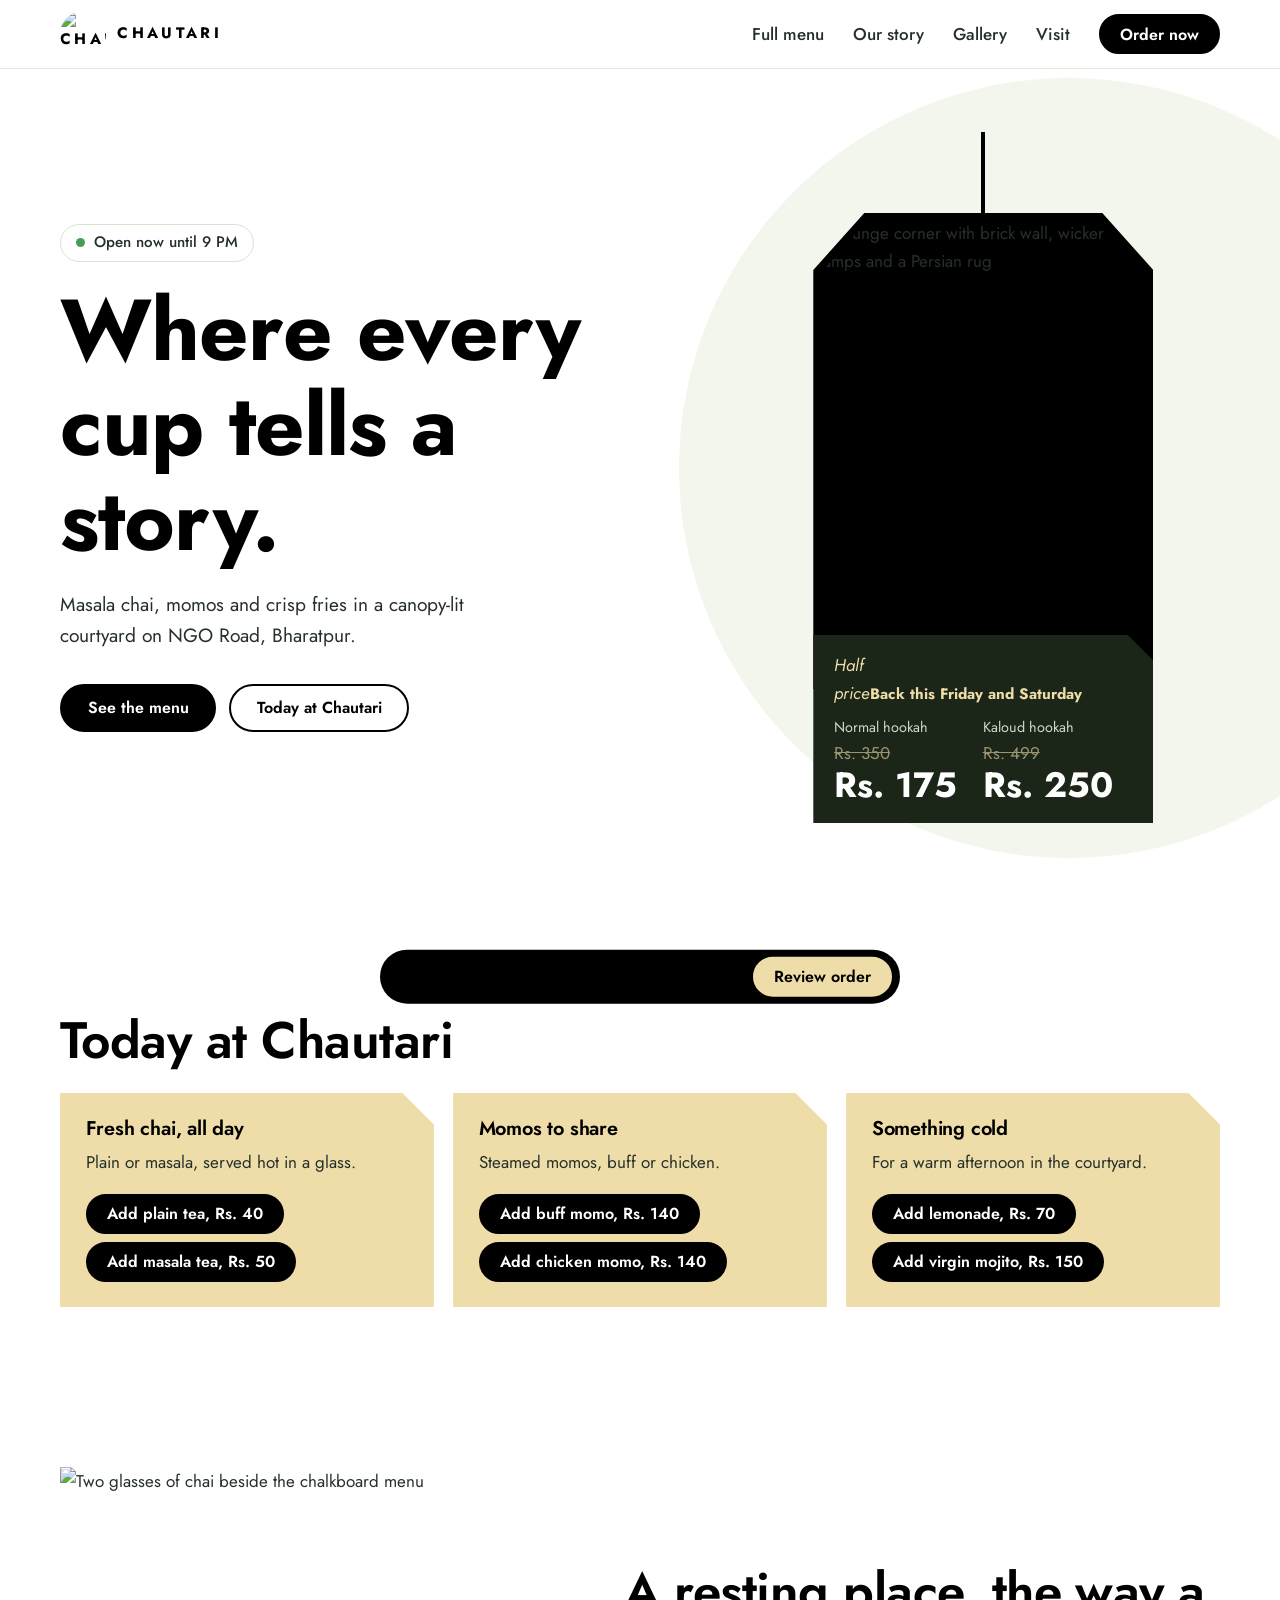
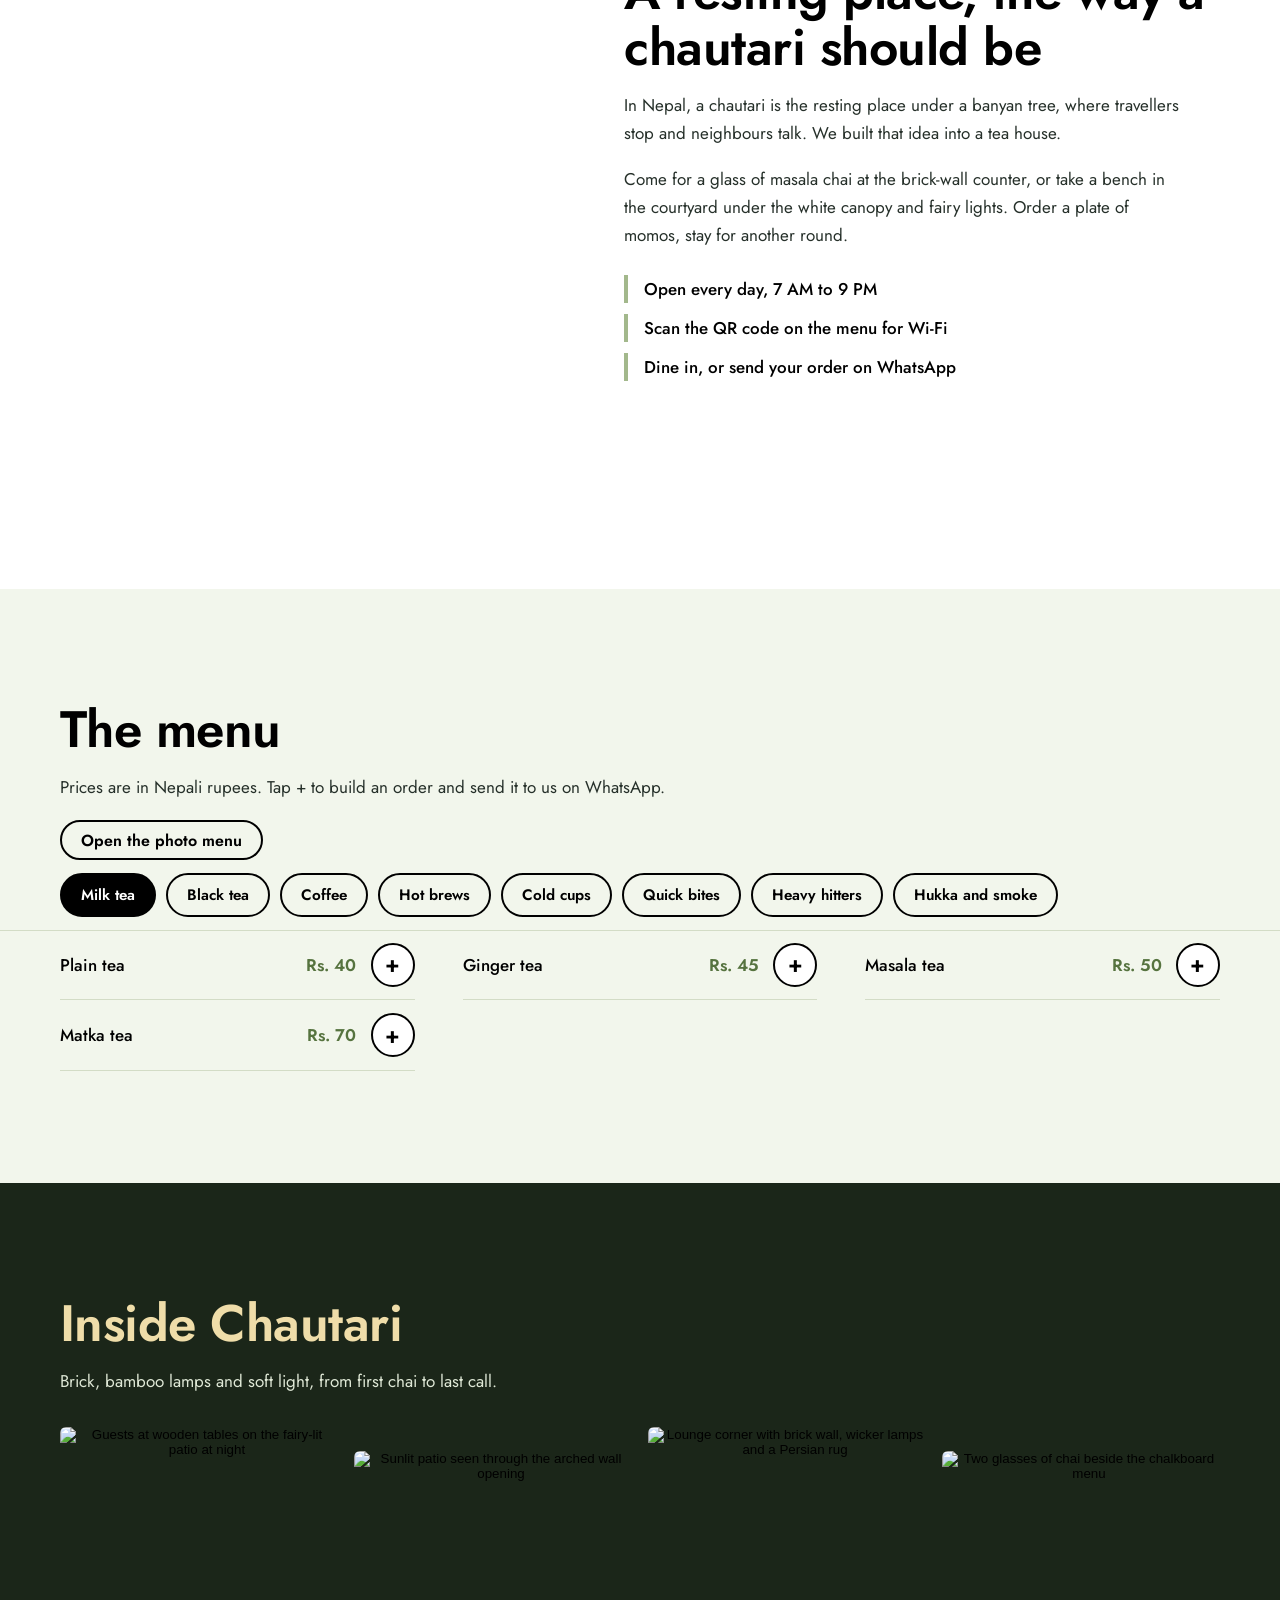
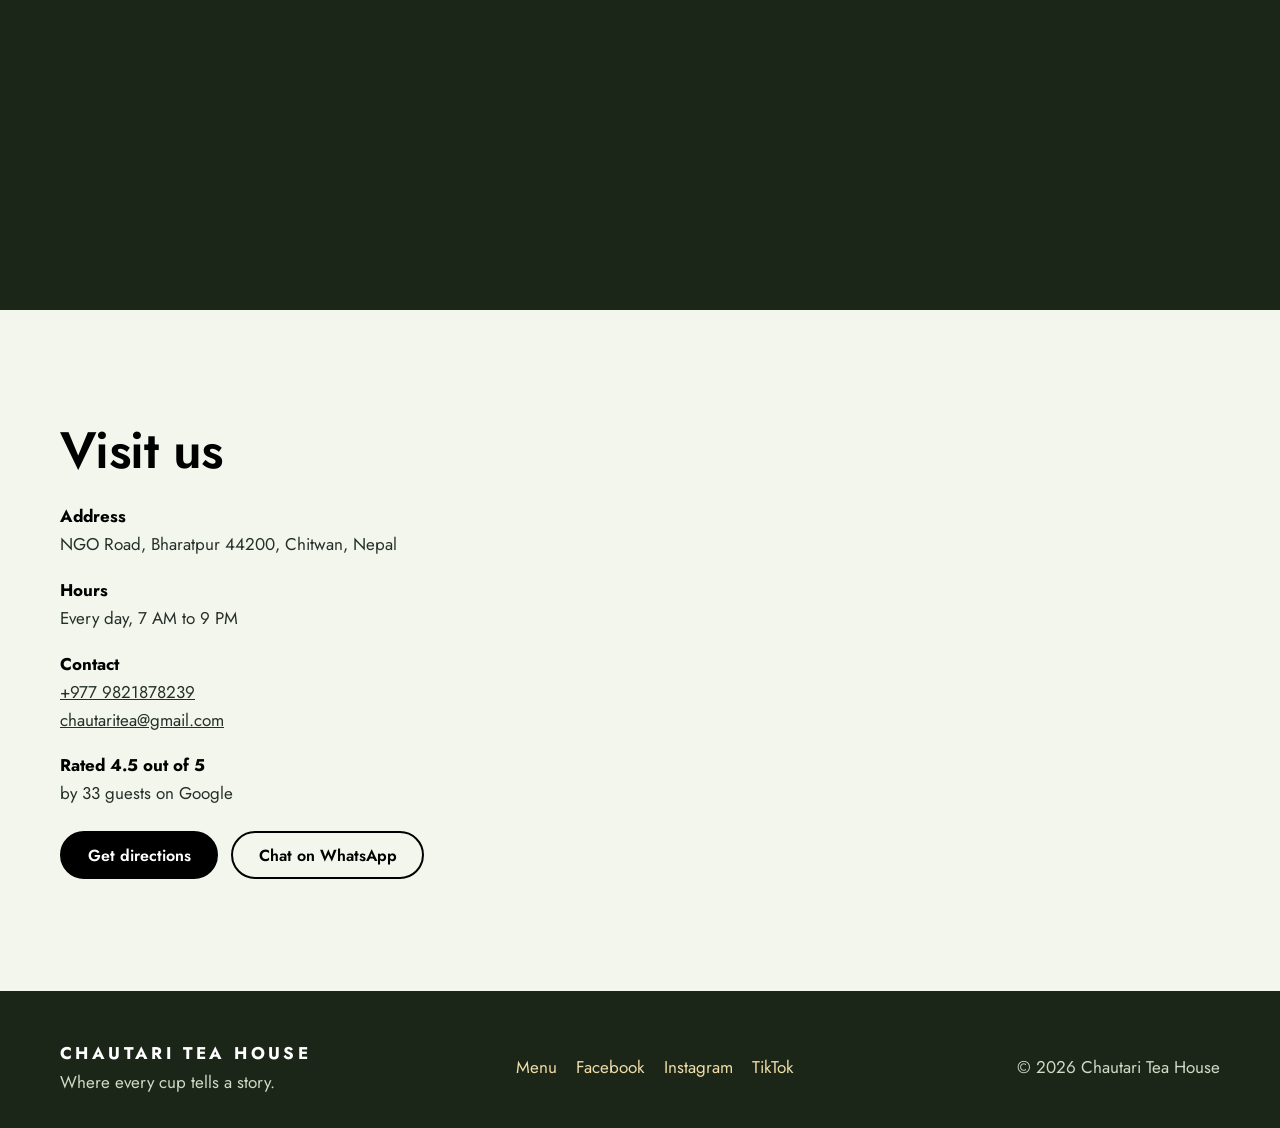
==== index.html @ 8418f86f "Add files via upload" ====
<!doctype html>
<html lang="en">
<head>
<meta charset="utf-8">
<meta name="viewport" content="width=device-width,initial-scale=1,viewport-fit=cover">
<title>Chautari Tea House | Bharatpur, Chitwan</title>
<meta name="description" content="Masala chai, momos and a calm courtyard on NGO Road, Bharatpur. Open daily 7 AM to 9 PM.">
<meta name="theme-color" content="#A3B88C">
<meta property="og:title" content="Chautari Tea House | Bharatpur, Chitwan">
<meta property="og:description" content="Where every cup tells a story. Tea, momos and fries on NGO Road, Bharatpur.">
<meta property="og:image" content="https://www.chautariteahouse.com.np/images/IMG_1399.jpg">
<link rel="icon" href="images/logo.JPG">
<link rel="preconnect" href="https://fonts.googleapis.com"><link rel="preconnect" href="https://fonts.gstatic.com" crossorigin>
<link href="https://fonts.googleapis.com/css2?family=Jost:wght@400;500;600;700&display=swap" rel="stylesheet">
<script type="application/ld+json">{"@context":"https://schema.org","@type":"CafeOrCoffeeShop","name":"Chautari Tea House","url":"https://www.chautariteahouse.com.np","telephone":"+9779821878239","image":"https://www.chautariteahouse.com.np/images/IMG_1399.jpg","address":{"@type":"PostalAddress","streetAddress":"NGO Road","addressLocality":"Bharatpur","addressRegion":"Chitwan","postalCode":"44200","addressCountry":"NP"},"openingHours":"Mo-Su 07:00-21:00"}</script>
<link rel="stylesheet" href="style.css">
</head>
<body id="top">
<header class="nav"><div class="wrap">
<a class="brand" href="#top"><img src="images/logo.JPG" alt="Chautari Tea House logo" width="46" height="46"><span>Chautari</span></a>
<nav id="links"><a href="menu.html">Full menu</a><a href="#story">Our story</a><a href="#gallery">Gallery</a><a href="#visit">Visit</a><a class="btn sm" href="#menu">Order now</a></nav>
<a class="btn sm navmenu" href="menu.html">Menu</a>
<button id="burger" aria-label="Open navigation" aria-expanded="false"><i></i><i></i><i></i></button>
</div></header>

<main>
<section class="hero"><div class="wrap">
<div>
<div class="status" id="status"><i></i><span>Open daily 7 AM to 9 PM</span></div>
<h1>Where every cup tells a story.</h1>
<p class="lead">Masala chai, momos and crisp fries in a canopy-lit courtyard on NGO Road, Bharatpur.</p>
<div class="cta"><a class="btn" href="#menu">See the menu</a><a class="btn ghost" href="#today">Today at Chautari</a></div>
</div>
<div class="tagwrap"><div class="tag"><img src="images/IMG_1399.jpg" alt="Lounge corner with brick wall, wicker lamps and a Persian rug" fetchpriority="high"></div><a class="deal" href="#menu" id="deal"><i class="off" aria-hidden="true">Half<br>price</i><span class="dk" id="dk">Hookah offer, every Friday and Saturday</span><div class="dp"><div><small>Normal hookah</small><s>Rs. 350</s><b>Rs. 175</b></div><div><small>Kaloud hookah</small><s>Rs. 499</s><b>Rs. 250</b></div></div></a></div>
</div></section>

<section class="today" id="today"><div class="wrap">
<h2>Today at Chautari</h2>
<div class="note" id="note" hidden></div>
<div class="tcards" id="tcards"></div>
</div></section>

<section class="story" id="story"><div class="wrap">
<img class="cut" src="images/IMG_0792.jpg" alt="Two glasses of chai beside the chalkboard menu" loading="lazy">
<div>
<h2>A resting place, the way a chautari should be</h2>
<p>In Nepal, a chautari is the resting place under a banyan tree, where travellers stop and neighbours talk. We built that idea into a tea house.</p>
<p>Come for a glass of masala chai at the brick-wall counter, or take a bench in the courtyard under the white canopy and fairy lights. Order a plate of momos, stay for another round.</p>
<ul class="facts"><li>Open every day, 7 AM to 9 PM</li><li>Scan the QR code on the menu for Wi-Fi</li><li>Dine in, or send your order on WhatsApp</li></ul>
</div></div></section>

<section class="menu" id="menu"><div class="wrap">
<h2>The menu</h2>
<p>Prices are in Nepali rupees. Tap + to build an order and send it to us on WhatsApp.</p>
<div class="cta" style="margin-top:1.2rem"><a class="btn ghost sm" href="menu.html">Open the photo menu</a></div>
<div class="tabs" id="tabs" role="tablist"></div>
<div class="note" id="hknote" hidden></div>
<div class="list" id="list"></div>
</div></section>

<section class="gallery" id="gallery"><div class="wrap">
<h2>Inside Chautari</h2>
<p>Brick, bamboo lamps and soft light, from first chai to last call.</p>
<div class="gal">
<button class="g"><img src="images/IMG_1400.jpg" alt="Guests at wooden tables on the fairy-lit patio at night" loading="lazy"></button>
<button class="g"><img src="images/IMG_0793.jpg" alt="Sunlit patio seen through the arched wall opening" loading="lazy"></button>
<button class="g"><img src="images/IMG_1399.jpg" alt="Lounge corner with brick wall, wicker lamps and a Persian rug" loading="lazy"></button>
<button class="g"><img src="images/IMG_0792.jpg" alt="Two glasses of chai beside the chalkboard menu" loading="lazy"></button>
</div></div></section>


<section class="visit" id="visit"><div class="wrap">
<div>
<h2>Visit us</h2>
<div class="info">
<div><b>Address</b>NGO Road, Bharatpur 44200, Chitwan, Nepal</div>
<div><b>Hours</b>Every day, 7 AM to 9 PM</div>
<div><b>Contact</b><a href="tel:+9779821878239">+977 9821878239</a><br><a href="mailto:chautaritea@gmail.com">chautaritea@gmail.com</a></div>
<div><b>Rated 4.5 out of 5</b>by 33 guests on Google</div>
</div>
<div class="cta"><a class="btn" target="_blank" rel="noopener" href="https://maps.google.com/?q=Chautari+Tea+House,+NGO+Road,+Bharatpur,+Chitwan,+Nepal">Get directions</a><a class="btn ghost" target="_blank" rel="noopener" href="https://wa.me/9779821878239">Chat on WhatsApp</a></div>
</div>
<div class="map"><iframe title="Map to Chautari Tea House" loading="lazy" referrerpolicy="no-referrer-when-downgrade" src="https://www.google.com/maps?q=Chautari+Tea+House,+NGO+Road,+Bharatpur,+Chitwan,+Nepal&output=embed"></iframe></div>
</div></section>
</main>

<footer><div class="wrap">
<div><b style="color:#fff;letter-spacing:.2em;text-transform:uppercase">Chautari Tea House</b><br>Where every cup tells a story.</div>
<div><a href="menu.html">Menu</a><a href="https://www.facebook.com/chautariteahouse" target="_blank" rel="noopener">Facebook</a><a href="https://www.instagram.com/chautariteahouse/" target="_blank" rel="noopener">Instagram</a><a href="https://www.tiktok.com/@chautariteahouse" target="_blank" rel="noopener">TikTok</a></div>
<div>&copy; 2026 Chautari Tea House</div>
</div></footer>

<div class="bar" id="bar"><span id="bt"></span><button class="btn sm" id="bo">Review order</button></div>
<dialog id="sheet"><h3 style="margin-bottom:.5rem">Your order</h3><div id="lines"></div><div style="display:grid;gap:.8rem;margin-top:1rem">
<div class="mode"><label><input type="radio" name="mode" value="Dine-in" checked> Dine-in</label><label><input type="radio" name="mode" value="Pickup"> Pickup</label></div>
<label>Your name<input id="on" autocomplete="name"></label>
<label><span id="tl">Table number (optional)</span><input id="tn"></label>
<label>Note (optional)<input id="nt" placeholder="Less sugar, no onion"></label>
</div>
<div class="tot"><span>Total</span><span id="sum"></span></div>
<button class="btn" id="send" style="width:100%">Send order on WhatsApp</button><button class="btn ghost" id="cl" style="width:100%;margin-top:.6rem">Keep browsing</button></dialog>
<dialog id="lb"><img alt=""></dialog>

<script>
const $=s=>document.querySelector(s),WA='9779821878239',R=n=>'Rs. '+(Number.isInteger(n)?n:n.toFixed(2));
const M={"Milk tea":[["Plain tea",40],["Ginger tea",45],["Masala tea",50],["Matka tea",70]],"Black tea":[["Plain tea",30],["Ginger tea",35],["Lemon tea",40],["Masala tea",40],["Ginger lemon tea",45]],"Coffee":[["Black coffee",70],["Milk coffee",90],["Iced black coffee",120],["Iced coffee",150]],"Hot brews":[["Green tea",60],["Chamomile tea",80],["Peach tea",80],["Jasmine tea",80],["Hibiscus tea",80],["Hot lemon with honey",120]],"Cold cups":[["Lemonade",70],["Cold lemon",100],["Plain lassi",100],["Iced peach tea",150],["Virgin mojito",150]],"Quick bites":[["Cookies",100],["Veg pakoda",100],["Noodle sadeko",110],["Cheese fries",150],["PeriPeri fries",150],["Spicy spiral fries",150]],"Heavy hitters":[["Aalu chop",120],["Peanuts sadeko",130],["Buff momo",140],["Chicken momo",140],["Fried sausages",200]],"Hukka and smoke":[["Shikar Ice",25],["Surya",30],["Additional coal normal",50],["Additional coal Kaloud",80],["Normal hukka",350],["Kaloud hukka",499]]};
// Hookah offer every Friday and Saturday (Nepal time): Normal Rs. 175, Kaloud Rs. 250
const FRI=['Fri','Sat'].includes(new Intl.DateTimeFormat('en-US',{timeZone:'Asia/Kathmandu',weekday:'short'}).format(new Date())),HK=['Normal hukka','Kaloud hukka'];
const px=(c,n,p)=>FRI&&c==='Hukka and smoke'&&HK.includes(n)?{'Normal hukka':175,'Kaloud hukka':250}[n]:p;
const sl=s=>s.toLowerCase().replace(/[^a-z0-9]+/g,'-').replace(/^-|-$/g,'');
// open status (Nepal time)
(()=>{const h=+new Intl.DateTimeFormat('en-GB',{timeZone:'Asia/Kathmandu',hour:'numeric',hour12:false}).format(new Date())%24,on=h>=7&&h<21,s=$('#status');
s.classList.toggle('on',on);s.lastElementChild.textContent=on?'Open now until 9 PM':'Closed now, opens at 7 AM'})();
// nav
$('#burger').onclick=e=>{const o=$('#links').classList.toggle('open');e.currentTarget.setAttribute('aria-expanded',o)};
document.querySelectorAll('#links a').forEach(a=>a.onclick=()=>$('#links').classList.remove('open'));
// menu
const C={};
function show(cat){
  document.querySelectorAll('.tab').forEach(t=>t.setAttribute('aria-selected',t.dataset.c===cat));
  const a=document.querySelector('.tab[aria-selected=true]'),T=$('#tabs');if(a)T.scrollTo({left:a.offsetLeft-(T.clientWidth-a.offsetWidth)/2,behavior:'smooth'});
  const L=$('#list');L.innerHTML='';
  $('#hknote').hidden=cat!=='Hukka and smoke';$('#hknote').textContent=FRI?'Hookah offer on now: 50% off. Normal Rs. 175, Kaloud Rs. 250. Prices below are already the offer prices.':'Hookah is 50% off every Friday and Saturday: Normal Rs. 175, Kaloud Rs. 250.';
  M[cat].forEach(([n,p0])=>{const p=px(cat,n,p0),hk=p!==p0;
    const r=document.createElement('div');r.className='row'+(hk?' hot':'');
    r.innerHTML=`<b>${n}</b><span>${hk?`<s>${R(p0)}</s>`:''}${R(p)}</span><button class="add" aria-label="Add ${n} to order">+</button>`;
    r.querySelector('.add').onclick=()=>add(cat,n,p);
    const im=new Image();im.alt=n;im.loading='lazy';im.onload=()=>r.prepend(im);im.src=`images/menu/${sl(cat)}-${sl(n)}.jpg`;
    L.append(r);
  });
}
Object.keys(M).forEach((c,i)=>{const b=document.createElement('button');b.className='tab';b.role='tab';b.dataset.c=c;b.textContent=c;b.onclick=()=>{show(c);const r=$('#list').getBoundingClientRect();if(r.top<0||r.top>innerHeight*.6)$('#list').scrollIntoView({behavior:'smooth'})};$('#tabs').append(b)});
show('Milk tea');
// order
const label=(c,n)=>/^(Milk|Black) tea$/.test(c)?`${c}: ${n}`:n+(FRI&&c==='Hukka and smoke'&&HK.includes(n)?' (Fri/Sat offer)':'');
function add(c,n,p){const k=c+'|'+n;(C[k]=C[k]||{l:label(c,n),p,q:0}).q++;draw()}
function draw(){
  const v=Object.values(C).filter(x=>x.q>0),q=v.reduce((a,x)=>a+x.q,0),s=v.reduce((a,x)=>a+x.q*x.p,0);
  $('#bar').classList.toggle('show',q>0);$('#bt').textContent=`${q} item${q>1?'s':''}, ${R(s)}`;$('#sum').textContent=R(s);
  $('#lines').innerHTML='';
  Object.entries(C).filter(([,x])=>x.q>0).forEach(([k,x])=>{
    const d=document.createElement('div');d.className='ln';
    d.innerHTML=`<b>${x.l}</b><button class="q" aria-label="Remove one">-</button><span>${x.q}</span><button class="q" aria-label="Add one">+</button>`;
    const [m,a]=d.querySelectorAll('.q');m.onclick=()=>{x.q--;draw()};a.onclick=()=>{x.q++;draw()};
    $('#lines').append(d);
  });
  if(!q&&$('#sheet').open)$('#sheet').close();
}
$('#bo').onclick=()=>$('#sheet').showModal();$('#cl').onclick=()=>$('#sheet').close();
document.querySelectorAll('[name=mode]').forEach(r=>r.onchange=()=>{$('#tl').textContent=r.value==='Pickup'?'Pickup time (optional)':'Table number (optional)';$('#tn').placeholder=r.value==='Pickup'?'e.g. 6:30 PM':''});
$('#send').onclick=()=>{
  const v=Object.values(C).filter(x=>x.q>0),mode=document.querySelector('[name=mode]:checked').value,nm=$('#on').value.trim(),tn=$('#tn').value.trim(),nt=$('#nt').value.trim();
  const t="Hello Chautari Tea House! I'd like to order ("+mode+"):\n\n"+v.map(x=>`${x.q}x ${x.l} - ${R(x.q*x.p)}`).join('\n')+`\n\nTotal: ${R(v.reduce((a,x)=>a+x.q*x.p,0))}`+(nm?`\nName: ${nm}`:'')+(tn?`\n${mode==='Pickup'?'Pickup time':'Table'}: ${tn}`:'')+(nt?`\nNote: ${nt}`:'');
  window.open(`https://wa.me/${WA}?text=${encodeURIComponent(t)}`,'_blank');
};
// Edit this list to change "Today at Chautari". Each item is [category, name] from the menu. Set NOTICE for a banner, e.g. "Live music this Friday, 6 PM".
const NOTICE='';
const TODAY=[
 ...(FRI?[{t:'Hookah offer is on today',d:'Normal hookah Rs. 175, Kaloud hookah Rs. 250.',i:[['Hukka and smoke','Normal hukka'],['Hukka and smoke','Kaloud hukka']]}]:[]),
 {t:'Fresh chai, all day',d:'Plain or masala, served hot in a glass.',i:[['Milk tea','Plain tea'],['Milk tea','Masala tea']]},
 {t:'Momos to share',d:'Steamed momos, buff or chicken.',i:[['Heavy hitters','Buff momo'],['Heavy hitters','Chicken momo']]},
 {t:'Something cold',d:'For a warm afternoon in the courtyard.',i:[['Cold cups','Lemonade'],['Cold cups','Virgin mojito']]}
];
if(NOTICE){$('#note').hidden=false;$('#note').textContent=NOTICE}
if(!TODAY.length&&!NOTICE)$('#today').hidden=true;
TODAY.forEach(x=>{
  const d=document.createElement('div');d.className='tc';d.innerHTML=`<h3>${x.t}</h3><p>${x.d}</p>`;
  x.i.forEach(([c,n])=>{const p=px(c,n,M[c].find(m=>m[0]===n)[1]),b=document.createElement('button');b.className='btn sm';b.textContent=`Add ${n.toLowerCase()}, ${R(p)}`;b.onclick=()=>add(c,n,p);d.append(b)});
  $('#tcards').append(d);
});
$('#deal').addEventListener('click',()=>show('Hukka and smoke'));
if(!FRI){$('#dk').textContent='Back this Friday and Saturday';$('#deal').classList.add('idle')}
if(FRI)document.body.classList.add('offer-day');
// lightbox + dialog backdrop close
document.querySelectorAll('.g').forEach(b=>b.onclick=()=>{$('#lb img').src=b.firstElementChild.src;$('#lb img').alt=b.firstElementChild.alt;$('#lb').showModal()});
$('#lb').onclick=()=>$('#lb').close();$('#sheet').onclick=e=>{if(e.target===$('#sheet'))$('#sheet').close()};
</script>
</body>
</html>
---- style.css ----
:root{--leaf:#A3B88C;--leaf-deep:#56733F;--butter:#EFDDA9;--mist:#F2F6EC;--night:#1B2619;--nav:68px;--promo:44px}
*{box-sizing:border-box;margin:0}
html{scroll-behavior:smooth;scroll-padding-top:130px;-webkit-text-size-adjust:100%}
body{font:400 1.0625rem/1.65 Jost,system-ui,sans-serif;color:#26302A;background:#fff;overflow-x:hidden}
img{display:block;max-width:100%}
.wrap{width:min(92%,1160px);margin:auto}
h1,h2,h3{font-weight:600;line-height:1.1;letter-spacing:-.01em;color:#000}
h1{font-size:clamp(2.7rem,7.2vw,5.4rem);font-weight:700}
h2{font-size:clamp(2rem,4.5vw,3.2rem);margin-bottom:1rem}
section{padding:clamp(4rem,9vw,7rem) 0}
:focus-visible{outline:3px solid var(--leaf-deep);outline-offset:3px}
.btn{display:inline-flex;align-items:center;justify-content:center;gap:.5rem;min-height:48px;padding:0 1.6rem;border-radius:99px;background:#000;color:#fff;font:600 1rem Jost,sans-serif;border:2px solid #000;cursor:pointer;transition:.2s;text-decoration:none}
.btn:hover{background:var(--leaf);border-color:var(--leaf);color:#000}
.btn.ghost{background:transparent;color:#000}.btn.ghost:hover{background:#000;color:#fff;border-color:#000}
.btn.sm{min-height:40px;padding:0 1.2rem}
.nav{position:fixed;inset:0 0 auto;z-index:50;background:rgba(255,255,255,.93);backdrop-filter:blur(10px);border-bottom:1px solid #e3e9db;padding-top:env(safe-area-inset-top)}
.nav .wrap{display:flex;align-items:center;justify-content:space-between;height:var(--nav)}
.brand{display:flex;align-items:center;gap:.7rem;color:#000;text-decoration:none;font-weight:700;letter-spacing:.22em;text-transform:uppercase;font-size:.95rem}
.brand img{width:46px;height:46px;border-radius:50%}
#links{display:flex;gap:1.8rem;align-items:center}
#links a:not(.btn){color:#26302A;text-decoration:none;font-weight:500}#links a:not(.btn):hover{color:var(--leaf-deep)}
#burger{display:none;width:44px;height:44px;border:0;background:none;flex-direction:column;justify-content:center;gap:6px;align-items:center;cursor:pointer}
#burger i{width:24px;height:2px;background:#000}
@media(max-width:780px){#burger{display:flex}#links{display:none;position:absolute;top:calc(var(--nav) + var(--promo) + env(safe-area-inset-top));left:0;right:0;flex-direction:column;align-items:stretch;gap:1rem;background:#fff;padding:1.2rem 4% 1.6rem;border-bottom:1px solid #e3e9db}#links.open{display:flex}}
.hero{position:relative;overflow:hidden;min-height:100vh;min-height:100svh;display:flex;align-items:center;padding:calc(var(--nav) + var(--promo) + clamp(2rem,5vw,4rem)) 0 clamp(3rem,6vw,5rem)}
.hero::before{content:"";position:absolute;right:-14vw;top:52%;width:min(64vw,780px);aspect-ratio:1;border-radius:50%;background:var(--mist);transform:translateY(-50%)}
.hero .wrap{position:relative;display:grid;grid-template-columns:1.15fr .85fr;gap:3rem;align-items:center}
@media(max-width:860px){.hero .wrap{grid-template-columns:1fr;gap:2rem}}
.status{display:inline-flex;gap:.55rem;align-items:center;font-weight:500;font-size:.95rem;margin-bottom:1.3rem;background:#fff;border:1px solid #dbe4cf;border-radius:99px;padding:.35rem .95rem}
.status i{width:9px;height:9px;border-radius:50%;background:#b5b5b5}.status.on i{background:#4a9a58}
.lead{font-size:1.2rem;max-width:34ch;margin:1.3rem 0 2rem}
.cta{display:flex;flex-wrap:wrap;gap:.8rem}
.tagwrap{display:grid;justify-items:center;transform-origin:50% 0;animation:swing 2.6s ease-out .4s 1 both}
.tagwrap::before{content:"";width:4px;height:clamp(44px,9vh,90px);background:#000}
.tag{--c:polygon(15% 0,85% 0,100% 12%,100% 100%,0 100%,0 12%);width:min(340px,76vw);aspect-ratio:5/7;background:#000;clip-path:var(--c);padding:6px}
.tag img{width:100%;height:100%;object-fit:cover;clip-path:var(--c)}
@keyframes swing{0%{transform:rotate(4deg)}30%{transform:rotate(-3deg)}60%{transform:rotate(1.5deg)}100%{transform:rotate(0)}}
.story .wrap{display:grid;grid-template-columns:.9fr 1.1fr;gap:clamp(2rem,6vw,5rem);align-items:center}
@media(max-width:860px){.story .wrap{grid-template-columns:1fr}}
.cut{clip-path:polygon(0 0,calc(100% - 40px) 0,100% 40px,100% 100%,0 100%);width:100%;aspect-ratio:4/5;object-fit:cover}
.story p{margin-bottom:1.1rem;max-width:56ch}
.facts{list-style:none;padding:0;margin-top:1.6rem;display:grid;gap:.7rem}
.facts li{padding-left:1rem;border-left:4px solid var(--leaf);font-weight:500;color:#000}
.menu{background:var(--mist)}
.tabs{display:flex;gap:.6rem;overflow-x:auto;padding:1.4rem 0 1.2rem;scrollbar-width:none}.tabs::-webkit-scrollbar{display:none}
.tab{flex:none;min-height:44px;padding:0 1.2rem;border-radius:99px;border:2px solid #000;background:transparent;color:#000;font:600 .95rem Jost,sans-serif;cursor:pointer}
.tab[aria-selected=true]{background:#000;color:#fff}
.list{display:grid;grid-template-columns:repeat(auto-fill,minmax(min(100%,340px),1fr));gap:0 3rem}
.row{display:flex;align-items:center;gap:.9rem;padding:.8rem 0;border-bottom:1px solid #d3dcc6}
.row img{width:58px;height:58px;object-fit:cover;border-radius:10px;flex:none}
.row b{font-weight:500;color:#000;flex:1}
.row span{font-weight:600;color:var(--leaf-deep);white-space:nowrap}
.add,.q{width:44px;height:44px;border-radius:50%;border:2px solid #000;background:#fff;color:#000;font:600 1.4rem/1 Jost,sans-serif;cursor:pointer;flex:none}.add:hover,.q:hover{background:var(--leaf)}
.bar{position:fixed;left:50%;bottom:calc(1rem + env(safe-area-inset-bottom));transform:translate(-50%,220%);width:min(92%,520px);background:#000;color:#fff;border-radius:99px;padding:.45rem .5rem .45rem 1.4rem;display:flex;justify-content:space-between;align-items:center;gap:1rem;z-index:40;transition:transform .35s}
.bar.show{transform:translate(-50%,0)}.bar .btn{background:var(--butter);border-color:var(--butter);color:#000}
dialog{border:0;border-radius:20px;padding:1.5rem;width:min(92%,460px);max-height:86vh;color:#26302A}
dialog::backdrop{background:rgba(0,0,0,.55)}
.ln{display:flex;align-items:center;gap:.6rem;padding:.6rem 0;border-bottom:1px solid #e3e9db}.ln b{flex:1;font-weight:500}.q{width:36px;height:36px;font-size:1.1rem}
.tot{display:flex;justify-content:space-between;font-weight:700;color:#000;margin:1rem 0}
.gallery{background:var(--night);color:#dfe8d6}.gallery h2{color:var(--butter)}
.gal{display:grid;grid-template-columns:repeat(auto-fit,minmax(min(46%,260px),1fr));gap:1rem;margin-top:2rem}
.g{border:0;padding:0;background:none;cursor:zoom-in;aspect-ratio:3/4;overflow:hidden;border-radius:6px}
.g:nth-child(even){transform:translateY(1.5rem)}
.g img{width:100%;height:100%;object-fit:cover;transition:transform .6s}.g:hover img{transform:scale(1.05)}
@media(max-width:600px){.g:nth-child(even){transform:none}}
#lb{width:min(94%,900px);background:none;padding:0}#lb img{max-height:88vh;margin:auto;border-radius:8px}
.reserve .wrap{display:grid;grid-template-columns:.8fr 1.2fr;gap:clamp(2rem,6vw,5rem);align-items:start}
@media(max-width:860px){.reserve .wrap{grid-template-columns:1fr}}
form{background:var(--mist);padding:clamp(1.3rem,4vw,2.2rem);border-radius:20px;display:grid;grid-template-columns:1fr 1fr;gap:1rem}
form .full{grid-column:1/-1}@media(max-width:520px){form{grid-template-columns:1fr}}
label{display:grid;gap:.35rem;font-weight:500;color:#000;font-size:.95rem}
input,select,textarea{font:inherit;min-height:48px;padding:.6rem .9rem;border:1.5px solid #c9d5bb;border-radius:12px;background:#fff;width:100%}
textarea{min-height:90px}
.visit{background:var(--mist)}
.visit .wrap{display:grid;grid-template-columns:1fr 1.1fr;gap:clamp(2rem,6vw,4rem);align-items:stretch}
@media(max-width:860px){.visit .wrap{grid-template-columns:1fr}}
.info{display:grid;gap:1.1rem;margin:1.5rem 0}.info b{display:block;color:#000}.info a{color:inherit}
.map{border-radius:20px;overflow:hidden;min-height:340px;height:100%}.map iframe{width:100%;height:100%;min-height:340px;border:0}
footer{background:var(--night);color:#cfdac4;padding:3rem 0 calc(2rem + env(safe-area-inset-bottom))}
footer .wrap{display:flex;flex-wrap:wrap;gap:1.5rem 3rem;justify-content:space-between;align-items:center}
footer a{color:var(--butter);text-decoration:none;margin-right:1.2rem}
.wa{position:fixed;right:1rem;bottom:calc(1rem + env(safe-area-inset-bottom));z-index:30}
@media(prefers-reduced-motion:reduce){*{animation:none!important;transition:none!important;scroll-behavior:auto!important}}

.today{padding-bottom:clamp(2rem,5vw,3rem)}
.note{background:#000;color:var(--butter);padding:.9rem 1.2rem;border-radius:12px;margin:1rem 0;font-weight:500}
.tcards{display:grid;grid-template-columns:repeat(auto-fit,minmax(min(100%,300px),1fr));gap:1.2rem;margin-top:1.5rem}
.tc{background:var(--butter);padding:1.6rem;display:flex;flex-direction:column;align-items:flex-start;gap:.5rem;clip-path:polygon(0 0,calc(100% - 32px) 0,100% 32px,100% 100%,0 100%)}
.tc p{margin:0 0 .6rem;color:#26302A}.tc .btn.sm{background:#000;color:#fff}.tc .btn.sm:hover{background:#fff;color:#000;border-color:#fff}
.mode{display:flex;gap:.6rem}
.mode label{flex:1;display:flex;flex-direction:row;align-items:center;justify-content:center;gap:.5rem;border:2px solid #000;border-radius:99px;min-height:44px;cursor:pointer}
.mode input{width:auto;min-height:0}
.mode label:has(input:checked){background:#000;color:#fff}

.row s{opacity:.5;margin-right:.4rem;font-weight:400}

.promo{height:var(--promo);display:flex;align-items:center;justify-content:center;background:#000;color:var(--butter);font-weight:600;font-size:clamp(.76rem,3.5vw,.98rem);padding:0 .8rem;text-decoration:none;white-space:nowrap;overflow:hidden}
.promo:hover{background:var(--leaf-deep);color:#fff}
.deal{display:block;max-width:30rem;margin:0 0 1.8rem;padding:1.1rem 1.5rem 1.25rem;background:var(--butter);color:#000;text-decoration:none;clip-path:polygon(0 0,calc(100% - 30px) 0,100% 30px,100% 100%,0 100%)}
.dk{font-weight:700}
.dp{display:flex;gap:2rem;margin-top:.5rem}.dp div{display:grid}.dp small{font-size:.9rem}.dp s{opacity:.5}
.dp b{font-size:clamp(1.9rem,6vw,2.6rem);line-height:1.05;font-weight:700}
.deal:hover{background:#e4d08f}

.row.hot{background:var(--butter);border-radius:12px;padding-left:.9rem;padding-right:.7rem;border-bottom-color:transparent}

.offer-day .promo{background:var(--butter);color:#000}
.offer-day .promo:hover{background:#e4d08f;color:#000}
.offer-day .promo::before,.offer-day .dk::before{content:"";display:inline-block;width:9px;height:9px;margin-right:.55rem;border-radius:50%;background:#d93a2b;animation:live 1.6s ease-in-out infinite}
@keyframes live{0%,100%{opacity:1;transform:scale(1)}50%{opacity:.35;transform:scale(1.5)}}

:root{--promo:0px}
.deal{position:relative;z-index:2;width:min(340px,88vw);max-width:none;margin:-3.4rem 0 0;padding:1.05rem 1.3rem 1.2rem;background:var(--night);color:var(--butter);clip-path:polygon(0 0,calc(100% - 26px) 0,100% 26px,100% 100%,0 100%)}
.deal:hover{background:#26361f}
.deal .dk{color:var(--butter);font-size:.95rem}
.deal .dp{gap:1.6rem}
.deal .dp small{color:#cfdac4}
.deal .dp s{opacity:.6}
.deal .dp b{color:#fff;font-size:clamp(1.7rem,5vw,2.2rem)}
@media(max-width:860px){.tagwrap{order:-1}.tag{width:min(240px,62vw)}}

.tabs{position:sticky;top:calc(var(--nav) + env(safe-area-inset-top));z-index:20;background:var(--mist);margin-inline:calc(50% - 50vw);padding:.8rem calc(50vw - 50%);box-shadow:0 1px 0 #d3dcc6}
#list{scroll-margin-top:calc(var(--nav) + env(safe-area-inset-top) + 76px)}
.navmenu{display:none}
@media(max-width:860px){.hero{min-height:auto}}
@media(max-width:780px){.navmenu{display:inline-flex;margin-left:auto;margin-right:.5rem}}
@media(max-width:600px){.tag{width:min(210px,56vw)}.menu{padding-top:2.5rem}.menu h2{margin-bottom:.4rem}.menu .wrap>p{font-size:.95rem;margin-bottom:0}.row{padding:1rem 0}.row b{font-size:1.06rem}.list{gap:0}}
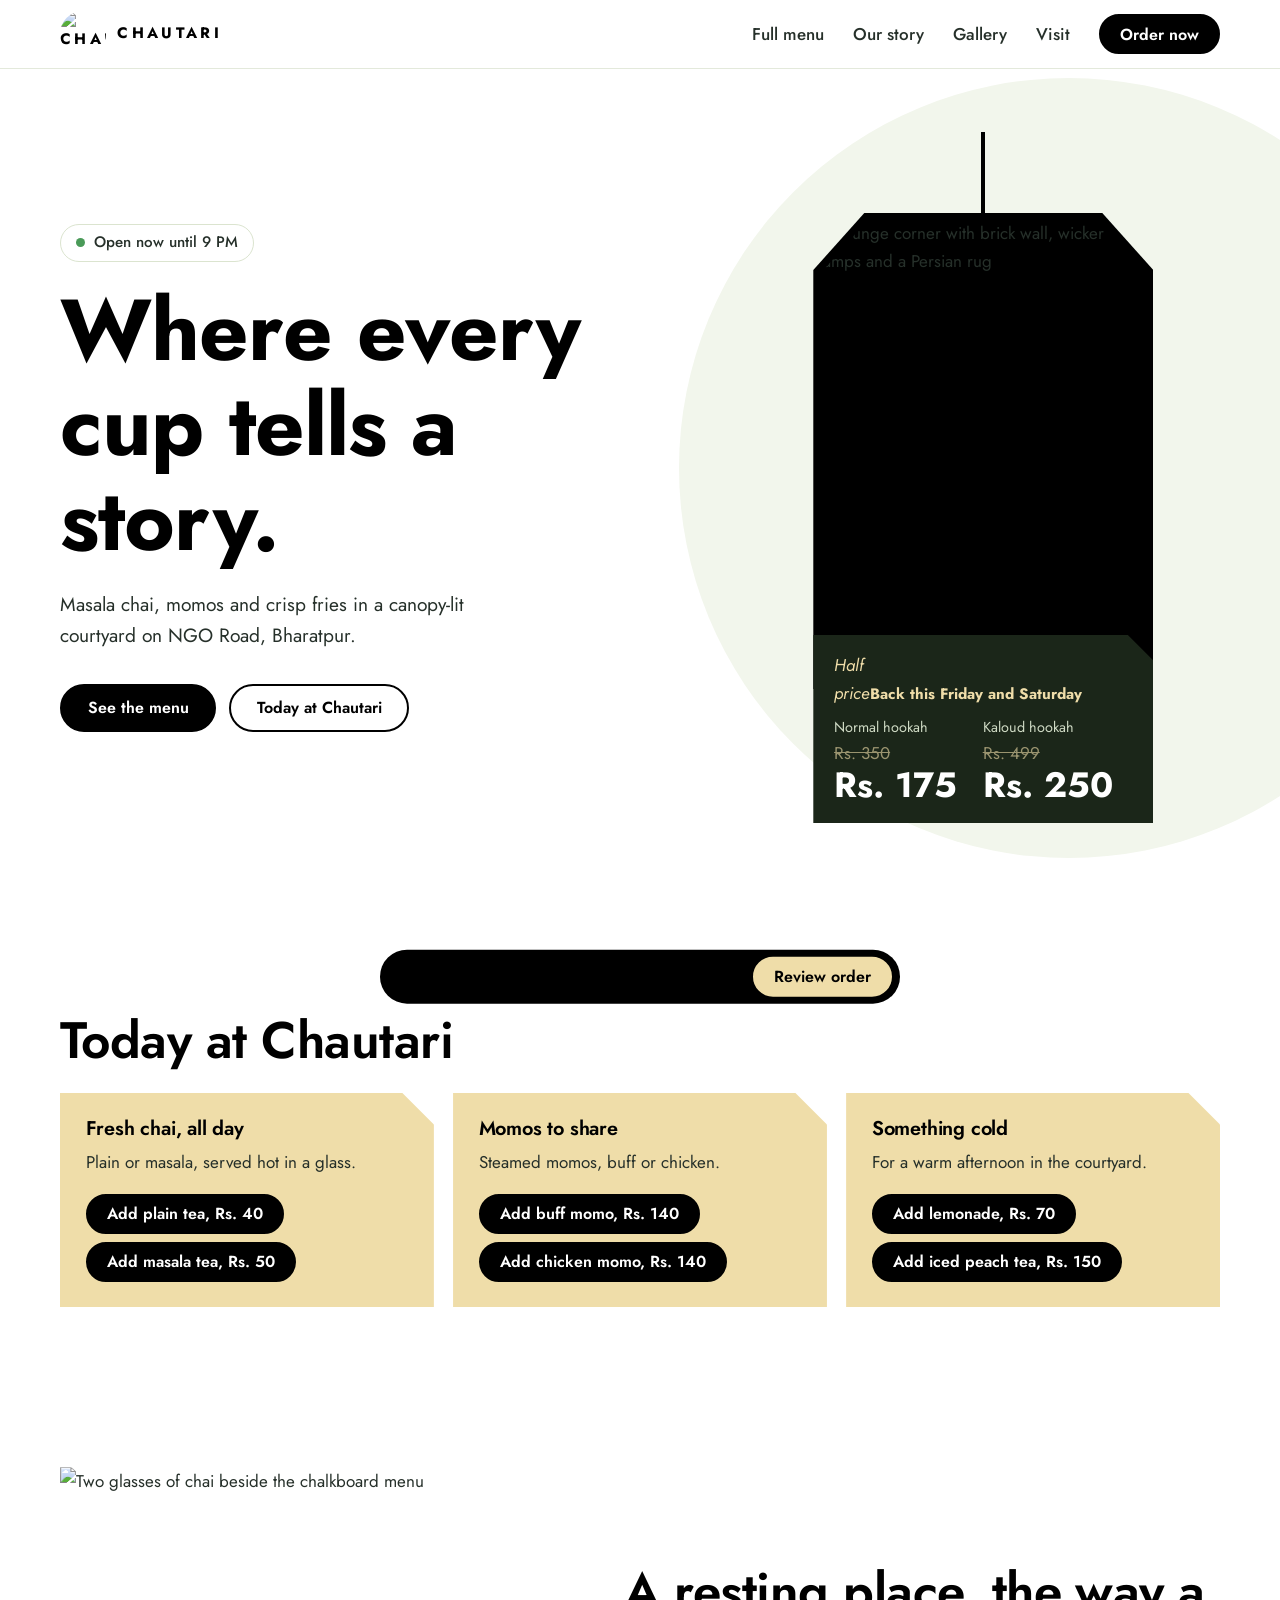
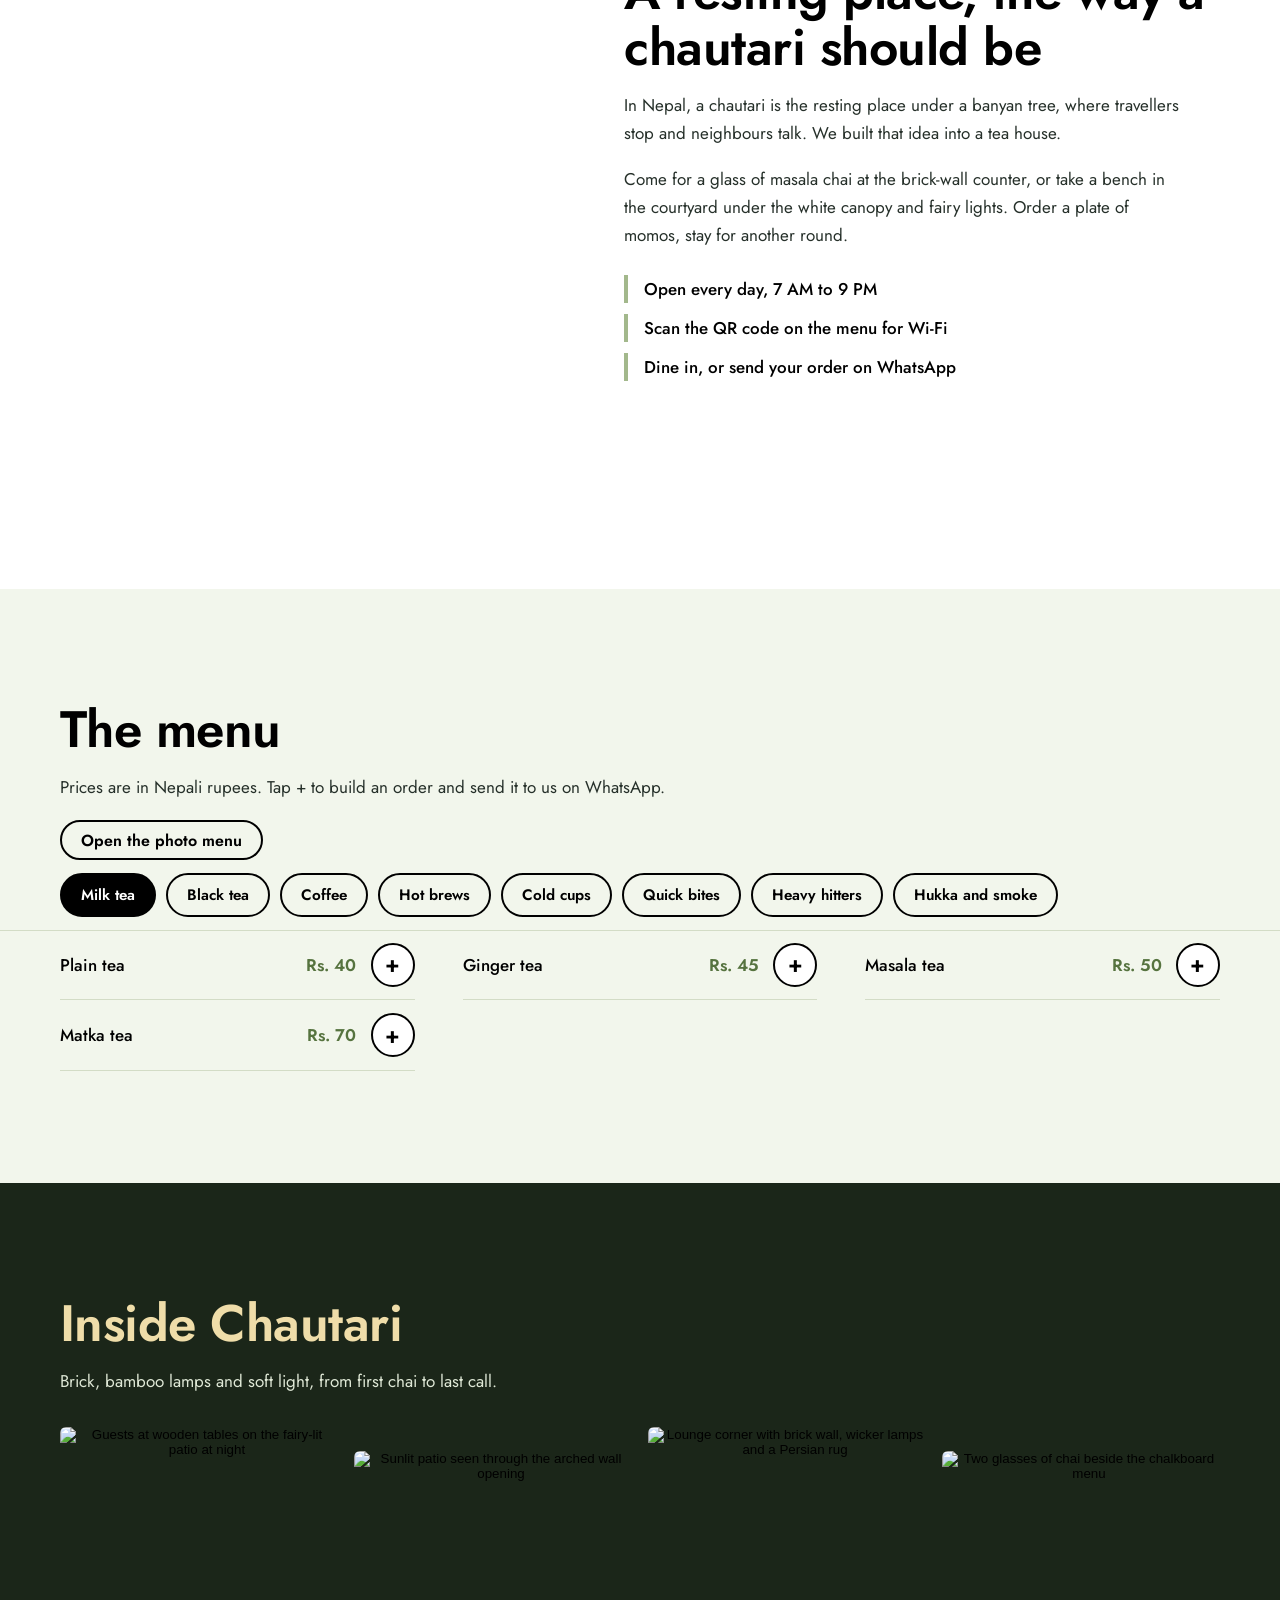
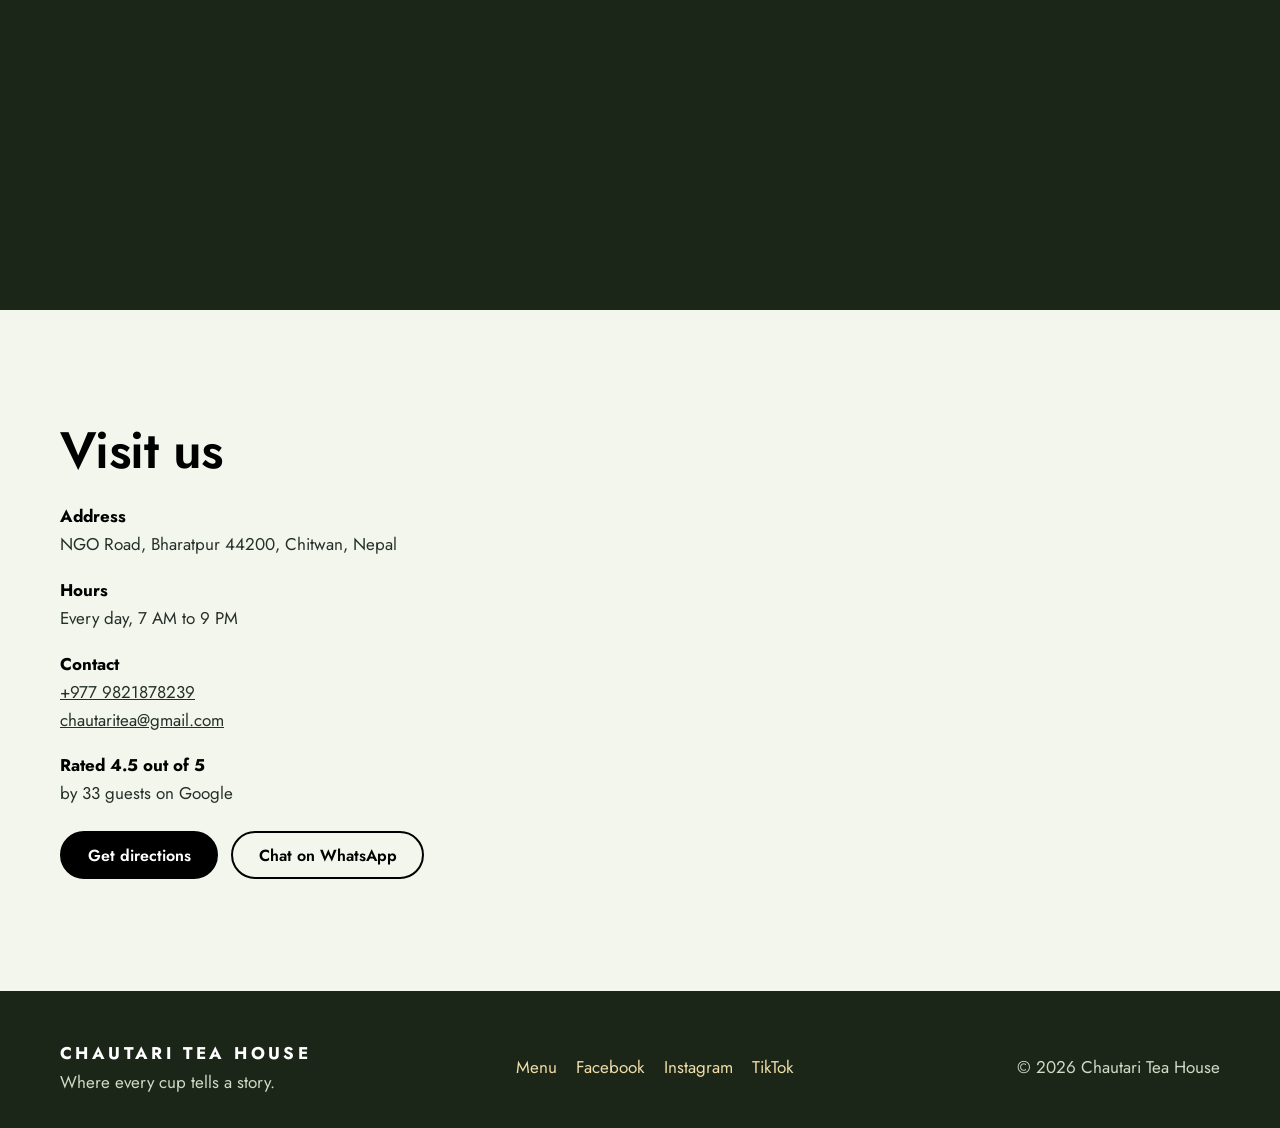
==== commit a6f90cd6: "Add files via upload" ====
--- a/index.html
+++ b/index.html
@@ -103,7 +103,7 @@
 
 <script>
 const $=s=>document.querySelector(s),WA='9779821878239',R=n=>'Rs. '+(Number.isInteger(n)?n:n.toFixed(2));
-const M={"Milk tea":[["Plain tea",40],["Ginger tea",45],["Masala tea",50],["Matka tea",70]],"Black tea":[["Plain tea",30],["Ginger tea",35],["Lemon tea",40],["Masala tea",40],["Ginger lemon tea",45]],"Coffee":[["Black coffee",70],["Milk coffee",90],["Iced black coffee",120],["Iced coffee",150]],"Hot brews":[["Green tea",60],["Chamomile tea",80],["Peach tea",80],["Jasmine tea",80],["Hibiscus tea",80],["Hot lemon with honey",120]],"Cold cups":[["Lemonade",70],["Cold lemon",100],["Plain lassi",100],["Iced peach tea",150],["Virgin mojito",150]],"Quick bites":[["Cookies",100],["Veg pakoda",100],["Noodle sadeko",110],["Cheese fries",150],["PeriPeri fries",150],["Spicy spiral fries",150]],"Heavy hitters":[["Aalu chop",120],["Peanuts sadeko",130],["Buff momo",140],["Chicken momo",140],["Fried sausages",200]],"Hukka and smoke":[["Shikar Ice",25],["Surya",30],["Additional coal normal",50],["Additional coal Kaloud",80],["Normal hukka",350],["Kaloud hukka",499]]};
+const M={"Milk tea":[["Plain tea",40],["Ginger tea",45],["Masala tea",50],["Matka tea",70]],"Black tea":[["Plain tea",30],["Ginger tea",35],["Lemon tea",40],["Masala tea",40],["Ginger lemon tea",45]],"Coffee":[["Black coffee",70],["Milk coffee",90],["Iced black coffee",120],["Iced coffee",150]],"Hot brews":[["Green tea",60],["Chamomile tea",80],["Peach tea",80],["Jasmine tea",80],["Hibiscus tea",80],["Hot lemon with honey",120]],"Cold cups":[["Lemonade",70],["Cold lemon",100],["Plain lassi",100],["Iced black coffee",120],["Iced coffee",150],["Iced peach tea",150]],"Quick bites":[["Cookies",100],["Veg pakoda",100],["Noodle sadeko",110],["PeriPeri fries",150],["Spicy spiral fries",150]],"Heavy hitters":[["Aalu chop",120],["Peanuts sadeko",130],["Buff momo",140],["Chicken momo",140],["Fried sausages",200]],"Hukka and smoke":[["Shikar Ice",25],["Surya",30],["Additional coal normal",50],["Additional coal Kaloud",80],["Normal hukka",350],["Kaloud hukka",499]]};
 // Hookah offer every Friday and Saturday (Nepal time): Normal Rs. 175, Kaloud Rs. 250
 const FRI=['Fri','Sat'].includes(new Intl.DateTimeFormat('en-US',{timeZone:'Asia/Kathmandu',weekday:'short'}).format(new Date())),HK=['Normal hukka','Kaloud hukka'];
 const px=(c,n,p)=>FRI&&c==='Hukka and smoke'&&HK.includes(n)?{'Normal hukka':175,'Kaloud hukka':250}[n]:p;
@@ -159,7 +159,7 @@
  ...(FRI?[{t:'Hookah offer is on today',d:'Normal hookah Rs. 175, Kaloud hookah Rs. 250.',i:[['Hukka and smoke','Normal hukka'],['Hukka and smoke','Kaloud hukka']]}]:[]),
  {t:'Fresh chai, all day',d:'Plain or masala, served hot in a glass.',i:[['Milk tea','Plain tea'],['Milk tea','Masala tea']]},
  {t:'Momos to share',d:'Steamed momos, buff or chicken.',i:[['Heavy hitters','Buff momo'],['Heavy hitters','Chicken momo']]},
- {t:'Something cold',d:'For a warm afternoon in the courtyard.',i:[['Cold cups','Lemonade'],['Cold cups','Virgin mojito']]}
+ {t:'Something cold',d:'For a warm afternoon in the courtyard.',i:[['Cold cups','Lemonade'],['Cold cups','Iced peach tea']]}
 ];
 if(NOTICE){$('#note').hidden=false;$('#note').textContent=NOTICE}
 if(!TODAY.length&&!NOTICE)$('#today').hidden=true;
